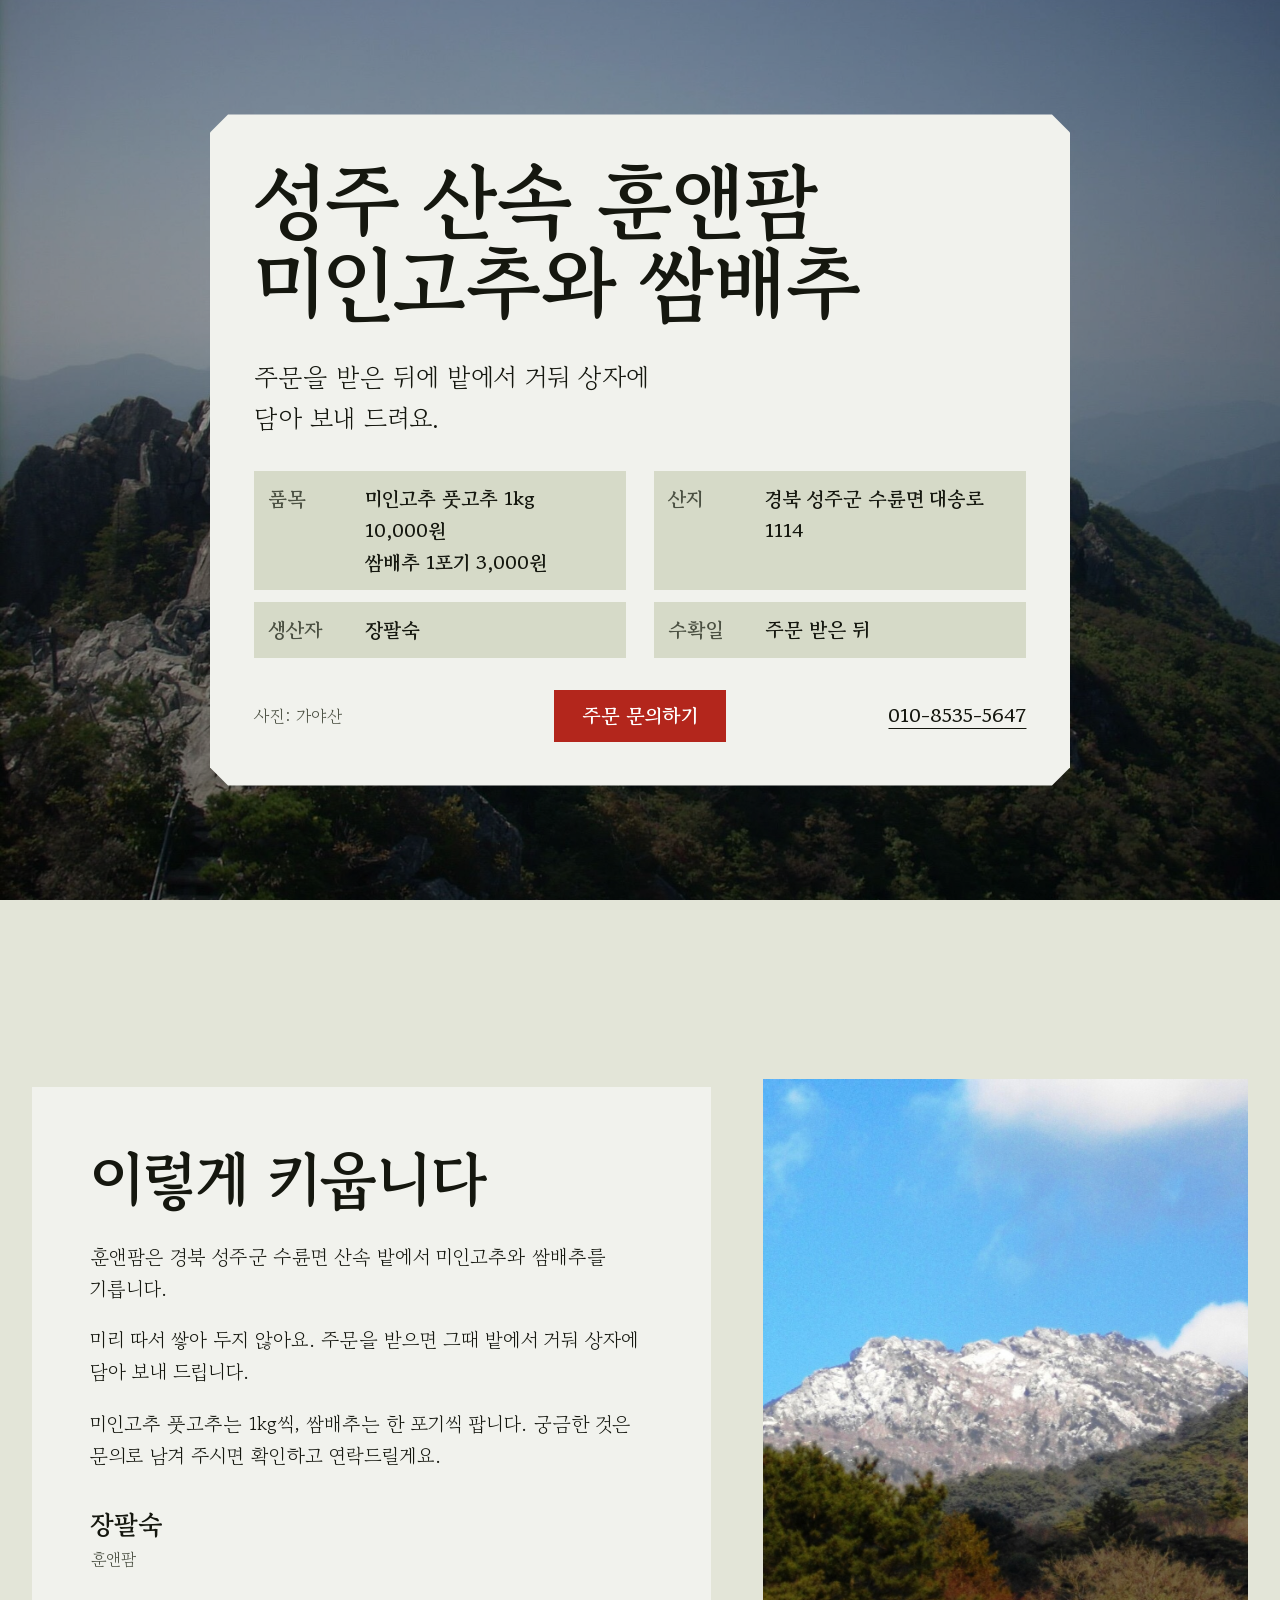
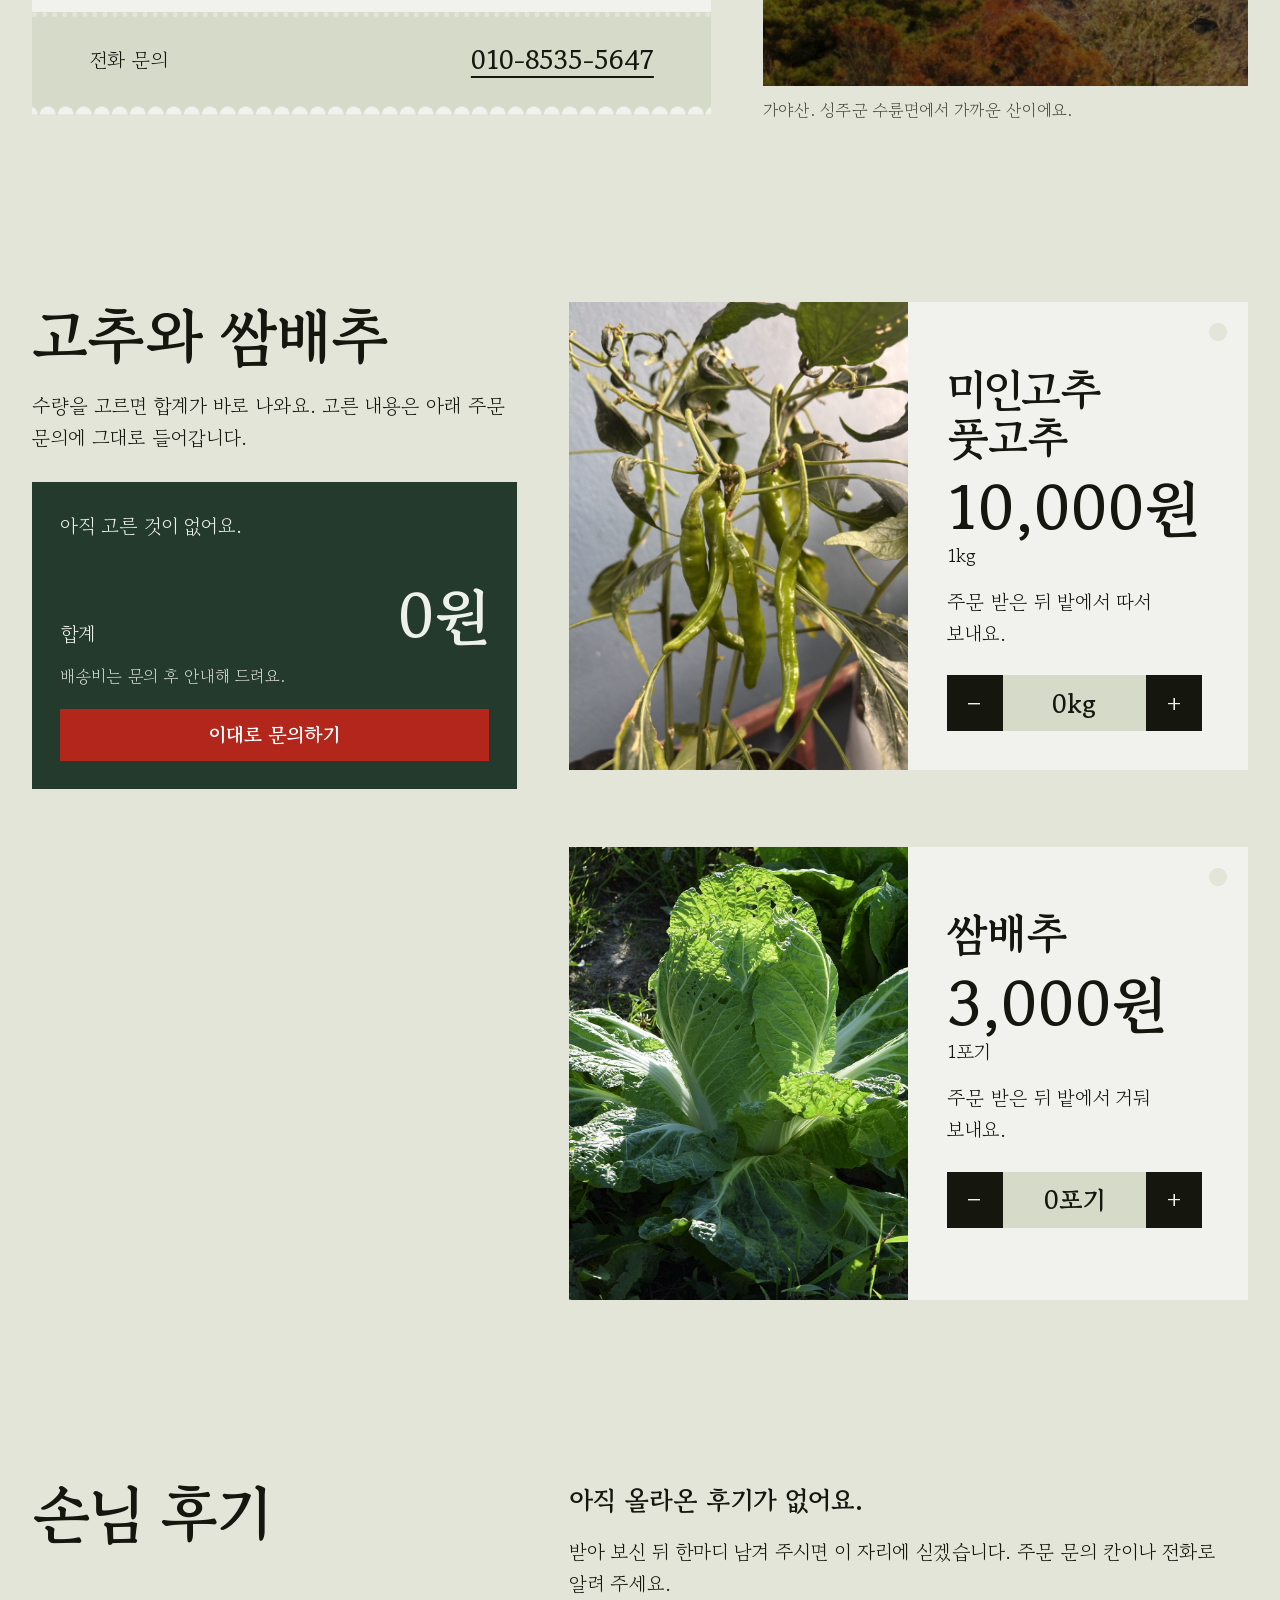
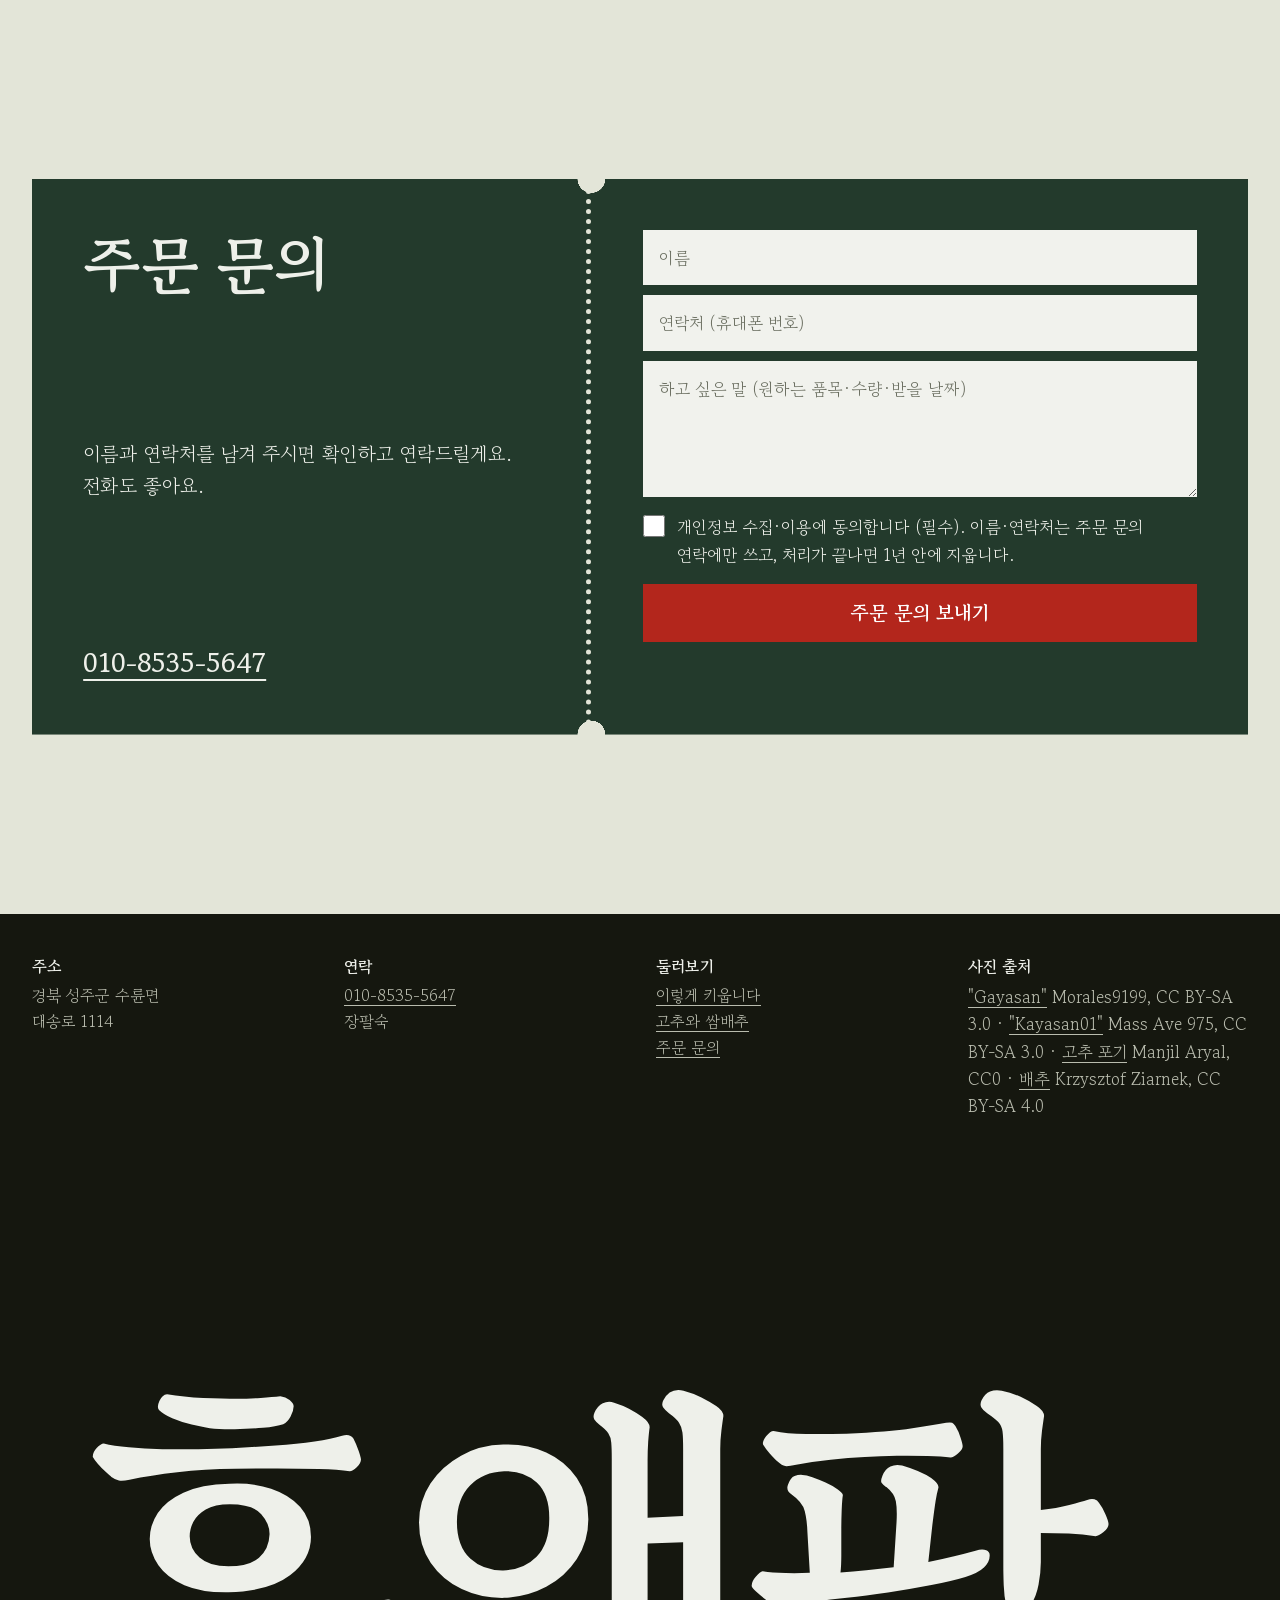
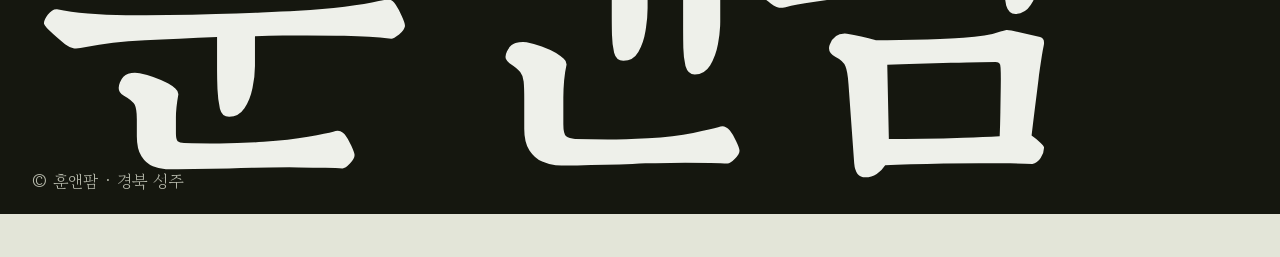
==== index.html @ 0508ffc5 "훈앤팜 한 페이지 사이트: 출하 라벨 첫 화면, 수량 고르기, 주문 문의 폼, /admin 문의함 Co-Authored-By: Claude Opus 5.5 <noreply@anth" ====
<!doctype html>
<html lang="ko">
<head>
<meta charset="utf-8">
<meta name="viewport" content="width=device-width, initial-scale=1">
<title>훈앤팜 — 성주 산속 미인고추·쌈배추</title>
<meta name="description" content="경북 성주군 수륜면 훈앤팜. 미인고추 풋고추 1kg 10,000원, 쌈배추 1포기 3,000원. 주문을 받은 뒤 밭에서 거둬 보내 드립니다.">
<meta property="og:title" content="훈앤팜 — 성주 산속 미인고추·쌈배추">
<meta property="og:description" content="주문을 받은 뒤 밭에서 거둬 보내 드립니다. 미인고추 풋고추 1kg 10,000원 · 쌈배추 1포기 3,000원">
<meta property="og:image" content="assets/gayasan-ridge.jpg">
<link rel="preconnect" href="https://fonts.googleapis.com">
<link rel="preconnect" href="https://fonts.gstatic.com" crossorigin>
<link href="https://fonts.googleapis.com/css2?family=Gowun+Batang:wght@400;700&display=swap" rel="stylesheet">
<link rel="stylesheet" href="styles.css">
<script>document.documentElement.classList.add('js')</script>
</head>
<body>

<header class="hero" id="top">
  <img class="hero-photo" src="assets/gayasan-ridge.jpg" width="1920" height="1440" alt="가야산 능선과 바위 봉우리, 멀리 겹쳐진 산줄기">
  <div class="label" aria-labelledby="hero-title">
    <h1 id="hero-title" class="reveal">성주 산속 훈앤팜<br>미인고추와 쌈배추</h1>
    <p class="label-lead reveal">주문을 받은 뒤에 밭에서 거둬 상자에 담아 보내 드려요.</p>
    <dl class="label-facts reveal">
      <div><dt>품목</dt><dd>미인고추 풋고추 1kg 10,000원<br>쌈배추 1포기 3,000원</dd></div>
      <div><dt>산지</dt><dd>경북 성주군 수륜면 대송로 1114</dd></div>
      <div><dt>생산자</dt><dd>장팔숙</dd></div>
      <div><dt>수확일</dt><dd>주문 받은 뒤</dd></div>
    </dl>
    <div class="label-foot">
      <span class="label-credit">사진: 가야산</span>
      <a class="btn" href="#order">주문 문의하기</a>
      <a class="label-tel" href="tel:01085355647">010-8535-5647</a>
    </div>
  </div>
</header>

<main>

<section class="letter-wrap" id="story" aria-labelledby="story-title">
  <article class="letter">
    <h2 id="story-title" class="reveal">이렇게 키웁니다</h2>
    <p class="reveal">훈앤팜은 경북 성주군 수륜면 산속 밭에서 미인고추와 쌈배추를 기릅니다.</p>
    <p class="reveal">미리 따서 쌓아 두지 않아요. 주문을 받으면 그때 밭에서 거둬 상자에 담아 보내 드립니다.</p>
    <p class="reveal">미인고추 풋고추는 1kg씩, 쌈배추는 한 포기씩 팝니다. 궁금한 것은 문의로 남겨 주시면 확인하고 연락드릴게요.</p>
    <p class="sign reveal">장팔숙<span>훈앤팜</span></p>
    <div class="letter-stub">
      <span>전화 문의</span>
      <a href="tel:01085355647">010-8535-5647</a>
    </div>
  </article>
  <figure class="letter-photo reveal">
    <img src="assets/gayasan-winter.jpg" width="1920" height="1421" alt="눈이 내린 가야산 봉우리와 앞쪽의 소나무 숲" loading="lazy" decoding="async">
    <figcaption>가야산. 성주군 수륜면에서 가까운 산이에요.</figcaption>
  </figure>
</section>

<section class="crops" id="crops" aria-labelledby="crops-title">
  <div class="crops-side">
    <h2 id="crops-title" class="reveal">고추와 쌈배추</h2>
    <p class="reveal">수량을 고르면 합계가 바로 나와요. 고른 내용은 아래 주문 문의에 그대로 들어갑니다.</p>
    <div class="tally" aria-live="polite">
      <p class="tally-lines" id="tally-lines">아직 고른 것이 없어요.</p>
      <p class="tally-sum"><span>합계</span> <strong id="tally-sum">0원</strong></p>
      <p class="tally-note">배송비는 문의 후 안내해 드려요.</p>
      <a class="btn" href="#order" id="tally-go">이대로 문의하기</a>
    </div>
  </div>

  <div class="tags">
    <article class="tag reveal" data-item="미인고추 풋고추" data-unit="kg" data-price="10000">
      <img src="assets/green-chili.jpg" width="1536" height="2048" alt="가지에 길쭉한 풋고추가 여러 개 달린 고추 포기" loading="lazy" decoding="async">
      <div class="tag-body">
        <h3>미인고추 풋고추</h3>
        <p class="tag-price"><strong>10,000원</strong> 1kg</p>
        <p>주문 받은 뒤 밭에서 따서 보내요.</p>
        <div class="stepper">
          <button type="button" class="step" data-d="-1" aria-label="미인고추 풋고추 1kg 빼기">−</button>
          <output class="qty" aria-label="미인고추 풋고추 수량">0kg</output>
          <button type="button" class="step" data-d="1" aria-label="미인고추 풋고추 1kg 더하기">+</button>
        </div>
      </div>
    </article>

    <article class="tag tag-b reveal" data-item="쌈배추" data-unit="포기" data-price="3000">
      <img src="assets/cabbage-field.jpg" width="1920" height="1280" alt="밭에서 잎을 넓게 펼치고 자라는 배추" loading="lazy" decoding="async">
      <div class="tag-body">
        <h3>쌈배추</h3>
        <p class="tag-price"><strong>3,000원</strong> 1포기</p>
        <p>주문 받은 뒤 밭에서 거둬 보내요.</p>
        <div class="stepper">
          <button type="button" class="step" data-d="-1" aria-label="쌈배추 1포기 빼기">−</button>
          <output class="qty" aria-label="쌈배추 수량">0포기</output>
          <button type="button" class="step" data-d="1" aria-label="쌈배추 1포기 더하기">+</button>
        </div>
      </div>
    </article>
  </div>
</section>

<section class="reviews" id="reviews" aria-labelledby="reviews-title">
  <h2 id="reviews-title" class="reveal">손님 후기</h2>
  <p class="reviews-lead reveal">아직 올라온 후기가 없어요.</p>
  <p class="reveal">받아 보신 뒤 한마디 남겨 주시면 이 자리에 싣겠습니다. 주문 문의 칸이나 전화로 알려 주세요.</p>
</section>

<section class="order" id="order" aria-labelledby="order-title">
  <div class="coupon">
    <div class="coupon-stub">
      <h2 id="order-title">주문 문의</h2>
      <p>이름과 연락처를 남겨 주시면 확인하고 연락드릴게요. 전화도 좋아요.</p>
      <a class="coupon-tel" href="tel:01085355647">010-8535-5647</a>
    </div>
    <form class="coupon-form" id="order-form" novalidate>
      <label class="vh" for="f-name">이름</label>
      <input id="f-name" name="name" type="text" placeholder="이름" autocomplete="name" required maxlength="50">
      <label class="vh" for="f-contact">연락처</label>
      <input id="f-contact" name="contact" type="tel" placeholder="연락처 (휴대폰 번호)" autocomplete="tel" required maxlength="100">
      <label class="vh" for="f-message">하고 싶은 말</label>
      <textarea id="f-message" name="message" rows="4" placeholder="하고 싶은 말 (원하는 품목·수량·받을 날짜)" maxlength="1000"></textarea>
      <div class="hp" aria-hidden="true">
        <label for="f-website">비워 두세요</label>
        <input id="f-website" name="website" type="text" tabindex="-1" autocomplete="off">
      </div>
      <label class="consent">
        <input id="f-consent" type="checkbox" required>
        <span>개인정보 수집·이용에 동의합니다 (필수). 이름·연락처는 주문 문의 연락에만 쓰고, 처리가 끝나면 1년 안에 지웁니다.</span>
      </label>
      <button class="btn btn-wide" type="submit">주문 문의 보내기</button>
      <p class="form-msg" id="form-msg" role="status" aria-live="polite"></p>
    </form>
  </div>
</section>

</main>

<footer class="foot">
  <div class="foot-cols">
    <div>
      <p class="foot-h">주소</p>
      <p>경북 성주군 수륜면<br>대송로 1114</p>
    </div>
    <div>
      <p class="foot-h">연락</p>
      <p><a href="tel:01085355647">010-8535-5647</a><br>장팔숙</p>
    </div>
    <div>
      <p class="foot-h">둘러보기</p>
      <p><a href="#story">이렇게 키웁니다</a><br><a href="#crops">고추와 쌈배추</a><br><a href="#order">주문 문의</a></p>
    </div>
    <div>
      <p class="foot-h">사진 출처</p>
      <p class="credits">
        <a href="https://commons.wikimedia.org/wiki/File:Gayasan.jpg">"Gayasan"</a> Morales9199, CC BY-SA 3.0 ·
        <a href="https://commons.wikimedia.org/wiki/File:Kayasan01.JPG">"Kayasan01"</a> Mass Ave 975, CC BY-SA 3.0 ·
        <a href="https://wordpress.org/photos/photo/7766a118e9/">고추 포기</a> Manjil Aryal, CC0 ·
        <a href="https://commons.wikimedia.org/wiki/File:Brassica_rapa_subsp._pekinensis_%27Manoko%27_kz01.jpg">배추</a> Krzysztof Ziarnek, CC BY-SA 4.0
      </p>
    </div>
  </div>
  <p class="wordmark" aria-hidden="true">훈앤팜</p>
  <p class="legal">© 훈앤팜 · 경북 성주</p>
</footer>

<script src="main.js" defer></script>
</body>
</html>
---- styles.css ----
:root {
  --bg: #e3e5d8;
  --surface: #d6dac8;
  --paper: #f1f2ed;
  --ink: #15170f;
  --muted: #4b5042;
  --field: #233a2c;
  --field-2: #2e4a38;
  --field-ink: #eef0ea;
  --accent: #b3261c;
  --accent-ink: #ffffff;

  --step-small: clamp(1rem, 0.98rem + 0.1vw, 1.0625rem);
  --step-body: clamp(1.0625rem, 1rem + 0.3vw, 1.25rem);
  --step-lead: clamp(1.25rem, 1.1rem + 0.7vw, 1.625rem);
  --step-head: clamp(2rem, 1.3rem + 3.2vw, 4rem);
  --step-display: clamp(2.5rem, 1.4rem + 4.6vw, 5.5rem);

  --margin: clamp(16px, 3vw, 32px);
  --gap: clamp(120px, 14vw, 200px);
  --ease: cubic-bezier(.2, .7, .2, 1);
}

*, *::before, *::after { box-sizing: border-box; }
html { -webkit-text-size-adjust: 100%; scroll-behavior: smooth; }
body {
  margin: 0;
  background: var(--bg);
  color: var(--ink);
  font-family: "Gowun Batang", "Noto Serif KR", serif;
  font-size: var(--step-body);
  line-height: 1.6;
  word-break: keep-all;
  overflow-wrap: break-word;
}
img { display: block; max-width: 100%; height: auto; }
h1, h2, h3 { font-weight: 700; letter-spacing: -0.02em; line-height: 1.1; margin: 0; }
p { margin: 0; }
a { color: inherit; }
:focus-visible { outline: 3px solid var(--accent); outline-offset: 3px; }
::selection { background: var(--accent); color: var(--accent-ink); }
.vh { position: absolute; width: 1px; height: 1px; overflow: hidden; clip-path: inset(50%); white-space: nowrap; } /* taste-skill-ignore: visually hidden label */

/* buttons: one shape, square */
.btn {
  display: inline-flex; align-items: center; justify-content: center;
  min-height: 52px; padding: 0 28px;
  background: var(--accent); color: var(--accent-ink);
  font: inherit; font-weight: 700; font-size: var(--step-body);
  text-decoration: none; border: 0; border-radius: 0; cursor: pointer;
  transition: transform .18s var(--ease), background-color .18s var(--ease);
}
.btn:hover { background: #962018; transform: translateY(-2px); }
.btn:active { transform: translateY(1px) scale(.98); }

/* ---------- hero: the produce box label ---------- */
.hero {
  position: relative; min-height: 100svh;
  display: grid; place-items: center;
  padding: 48px var(--margin);
  overflow: hidden; background: var(--field);
}
.hero-photo {
  position: absolute; inset: 0; width: 100%; height: 100%;
  object-fit: cover; filter: brightness(.62) saturate(.9);
  transform-origin: 50% 40%;
  animation: drift 24s var(--ease) both;
}
@keyframes drift { from { transform: scale(1.12); } to { transform: scale(1); } }

.label {
  position: relative; width: min(100%, 860px);
  background: var(--paper);
  padding: clamp(24px, 3.4vw, 44px);
  display: grid; gap: clamp(20px, 2.6vw, 32px);
  /* notched corners like a cut label */
  clip-path: polygon(18px 0, calc(100% - 18px) 0, 100% 18px, 100% calc(100% - 18px), calc(100% - 18px) 100%, 18px 100%, 0 calc(100% - 18px), 0 18px);
}
.label-top {
  display: flex; justify-content: space-between; gap: 12px;
  font-size: var(--step-small); font-weight: 700;
  padding-bottom: 14px;
  border-bottom: 4px dotted var(--ink);
}
.label h1 { font-size: var(--step-display); line-height: 1.02; }
.label-lead { font-size: var(--step-lead); max-width: 30ch; }
.label-facts { margin: 0; display: grid; grid-template-columns: 1fr 1fr; gap: 12px 28px; }
.label-facts div { display: grid; grid-template-columns: 4.5em 1fr; gap: 8px; background: var(--surface); padding: 12px 14px; }
.label-facts dt { font-weight: 700; color: var(--muted); }
.label-facts dd { margin: 0; font-weight: 700; }
.label-foot { display: grid; grid-template-columns: 1fr auto 1fr; align-items: center; gap: 16px; }
.label-credit { font-size: var(--step-small); color: var(--muted); }
.label-tel { justify-self: end; font-weight: 700; text-underline-offset: 4px; }

/* ---------- story: a letter with a tear-off stub ---------- */
.letter-wrap {
  display: grid; grid-template-columns: minmax(0, 7fr) minmax(0, 5fr);
  gap: clamp(24px, 4vw, 64px); align-items: center;
  padding: var(--gap) var(--margin) 0;
  max-width: 1440px; margin: 0 auto;
}
.letter {
  background: var(--paper);
  padding: clamp(28px, 4.5vw, 60px) clamp(24px, 4.5vw, 60px) 0;
  display: grid; gap: 20px;
}
.letter h2 { font-size: var(--step-head); margin-bottom: 8px; }
.letter p { max-width: 36em; }
.sign { font-size: var(--step-lead); font-weight: 700; margin-top: 12px; display: grid; }
.sign span { font-size: var(--step-small); font-weight: 400; color: var(--muted); }
.letter-stub {
  margin: 20px calc(-1 * clamp(24px, 4.5vw, 60px)) 0;
  padding: 22px clamp(24px, 4.5vw, 60px);
  background: var(--surface);
  border-top: 5px dotted var(--bg);
  display: flex; justify-content: space-between; align-items: center; gap: 16px; flex-wrap: wrap;
  /* scalloped bottom edge: a cut-out mask, not a fill */
  -webkit-mask: radial-gradient(circle 8px at 50% 100%, transparent 98%, #000) bottom / 18px 100% repeat-x; /* taste-skill-ignore */
  mask: radial-gradient(circle 8px at 50% 100%, transparent 98%, #000) bottom / 18px 100% repeat-x; /* taste-skill-ignore */
  padding-bottom: 34px;
}
.letter-stub a { font-size: var(--step-lead); font-weight: 700; text-underline-offset: 5px; }
.letter-photo { margin: 0; }
.letter-photo img { width: 100%; aspect-ratio: 4 / 5; object-fit: cover; }
.letter-photo figcaption { font-size: var(--step-small); color: var(--muted); margin-top: 10px; }

/* ---------- crops: sticky tally + hanging tags ---------- */
.crops {
  display: grid; grid-template-columns: minmax(0, 5fr) minmax(0, 7fr);
  gap: clamp(24px, 4vw, 64px);
  padding: var(--gap) var(--margin) 0;
  max-width: 1440px; margin: 0 auto; align-items: start;
}
.crops-side { position: sticky; top: 32px; display: grid; gap: 20px; }
.crops-side h2 { font-size: var(--step-head); }
.tally { background: var(--field); color: var(--field-ink); padding: 28px; display: grid; gap: 12px; margin-top: 8px; }
.tally-lines { min-height: 3.2em; }
.tally-sum { display: flex; justify-content: space-between; align-items: baseline; gap: 12px; }
.tally-sum strong { font-size: var(--step-head); line-height: 1; }
.tally-note { font-size: var(--step-small); opacity: .85; }
.tally .btn { margin-top: 8px; }

.tags { display: grid; gap: clamp(40px, 6vw, 96px); }
.tag {
  background: var(--paper);
  display: grid; grid-template-columns: minmax(0, 1fr) minmax(0, 1fr);
  position: relative;
  /* the punched string hole of a hang tag */
  -webkit-mask: radial-gradient(circle 9px at calc(100% - 30px) 30px, transparent 98%, #000); /* taste-skill-ignore */
  mask: radial-gradient(circle 9px at calc(100% - 30px) 30px, transparent 98%, #000); /* taste-skill-ignore */
}
.tag img { width: 100%; height: 100%; aspect-ratio: 3 / 4; object-fit: cover; }
.tag-body { padding: clamp(24px, 3vw, 40px); display: grid; align-content: start; gap: 14px; }
.tag h3 { font-size: clamp(1.75rem, 1.2rem + 2vw, 2.75rem); margin-top: 24px; }
.tag-price strong { font-size: var(--step-head); display: block; line-height: 1.05; }
.stepper { display: flex; align-items: stretch; margin-top: 12px; background: var(--surface); width: max-content; }
.step {
  width: 56px; height: 56px; border: 0; background: var(--ink); color: var(--paper);
  font: inherit; font-size: 1.6rem; cursor: pointer; border-radius: 0;
  transition: transform .15s var(--ease), background-color .15s var(--ease);
}
.step:hover { background: var(--field-2); }
.step:active { transform: scale(.92); }
.qty { min-width: 5.5em; display: grid; place-items: center; font-weight: 700; font-size: var(--step-lead); }
.qty.bump { animation: bump .3s var(--ease); }
@keyframes bump { 50% { transform: scale(1.18); } }

/* ---------- reviews: a reserved space ---------- */
.reviews {
  padding: var(--gap) var(--margin) 0;
  max-width: 1440px; margin: 0 auto;
  display: grid; grid-template-columns: minmax(0, 5fr) minmax(0, 7fr); gap: 16px clamp(24px, 4vw, 64px);
}
.reviews h2 { font-size: var(--step-head); grid-row: span 2; }
.reviews-lead { font-size: var(--step-lead); font-weight: 700; }
.reviews p { max-width: 34em; }

/* ---------- order: the clip-out coupon ---------- */
.order { padding: var(--gap) var(--margin); max-width: 1440px; margin: 0 auto; }
.coupon {
  display: grid; grid-template-columns: minmax(0, 46fr) minmax(0, 54fr);
  background: var(--field); color: var(--field-ink);
  --notch-a: radial-gradient(circle 14px at 46% 0, transparent 98%, #000) top / 100% 51% no-repeat; /* taste-skill-ignore */
  --notch-b: radial-gradient(circle 14px at 46% 100%, transparent 98%, #000) bottom / 100% 51% no-repeat; /* taste-skill-ignore */
  -webkit-mask: var(--notch-a), var(--notch-b);
  mask: var(--notch-a), var(--notch-b);
}
.coupon-stub {
  padding: clamp(28px, 4vw, 56px);
  display: grid; align-content: space-between; gap: 24px;
  border-right: 5px dotted var(--bg);
}
.coupon-stub h2 { font-size: var(--step-head); }
.coupon-tel { font-size: var(--step-lead); font-weight: 700; text-underline-offset: 5px; }
.coupon-form { padding: clamp(28px, 4vw, 56px); display: grid; gap: 10px; }
.coupon-form input[type=text], .coupon-form input[type=tel], .coupon-form textarea {
  width: 100%; min-height: 54px; padding: 14px 16px;
  font: inherit; font-size: 1.0625rem; color: var(--ink);
  background: var(--paper); border: 0; border-radius: 0;
}
.coupon-form textarea { resize: vertical; min-height: 120px; }
.coupon-form ::placeholder { color: #6a6e60; }
.hp { position: absolute; width: 1px; height: 1px; overflow: hidden; clip-path: inset(50%); } /* taste-skill-ignore: spam trap */
.consent { display: grid; grid-template-columns: auto 1fr; gap: 12px; align-items: start; font-size: var(--step-small); margin: 6px 0; cursor: pointer; }
.consent input { width: 22px; height: 22px; margin: 2px 0 0; accent-color: var(--accent); }
.btn-wide { width: 100%; min-height: 58px; }
.form-msg { min-height: 1.6em; font-weight: 700; }
.form-msg.ok { color: #cfe6c8; }
.form-msg.err { color: #ffc9c2; }

/* ---------- footer: the back of the box ---------- */
.foot {
  background: var(--ink); color: var(--field-ink);
  min-height: 100svh; display: grid; grid-template-rows: auto 1fr auto auto;
  padding: 40px var(--margin) 20px;
}
.foot-cols { display: grid; grid-template-columns: repeat(4, minmax(0, 1fr)); gap: 32px; font-size: 1rem; line-height: 1.6; }
.foot-cols p { color: #b9bcae; }
.foot-cols .foot-h { color: var(--field-ink); font-weight: 700; margin-bottom: 4px; }
.foot-cols a { text-underline-offset: 3px; }
.credits { font-size: var(--step-small); }
.wordmark { grid-row: 3; font-size: 31.5vw; font-weight: 700; line-height: .9; letter-spacing: -0.05em; margin-bottom: 20px; white-space: nowrap; }
.legal { grid-row: 4; font-size: var(--step-small); color: #b9bcae; }

/* ---------- entrances (only when script runs) ---------- */
.js .reveal { opacity: 0; transform: translateY(24px); transition: opacity .7s var(--ease), transform .7s var(--ease); transition-delay: calc(var(--i, 0) * 80ms); }
.js .reveal.in { opacity: 1; transform: none; }

@media (prefers-reduced-motion: reduce) {
  html { scroll-behavior: auto; }
  .hero-photo { animation: none; }
  .js .reveal { opacity: 1; transform: none; transition: none; }
  .btn, .step { transition: none; }
  .qty.bump { animation: none; }
}

/* ---------- phone ---------- */
@media (max-width: 860px) {
  .label-facts { grid-template-columns: 1fr; gap: 8px; }
  .letter-wrap, .crops, .reviews { grid-template-columns: 1fr; }
  .crops-side { position: static; }
  .reviews h2 { grid-row: auto; }
  .coupon { grid-template-columns: 1fr;
    --notch-a: radial-gradient(circle 14px at 0 var(--cut, 30%), transparent 98%, #000) left / 51% 100% no-repeat; /* taste-skill-ignore */
    --notch-b: radial-gradient(circle 14px at 100% var(--cut, 30%), transparent 98%, #000) right / 51% 100% no-repeat; /* taste-skill-ignore */
  }
  .coupon-stub { border-right: 0; border-bottom: 5px dotted var(--bg); }
  .foot-cols { grid-template-columns: 1fr 1fr; }
  .wordmark { font-size: 31vw; }
}
@media (max-width: 560px) {
  .hero { padding: 16px var(--margin); }
  .label-top span:nth-child(3) { display: none; }
  .label-foot { grid-template-columns: 1fr; justify-items: start; }
  .label-foot .btn { width: 100%; order: -1; }
  .label-tel { justify-self: start; }
  .tag { grid-template-columns: 1fr; }
  .tag img { aspect-ratio: 4 / 3; height: auto; }
  .tag h3 { margin-top: 0; }
  .letter-photo img { aspect-ratio: 4 / 3; }
}
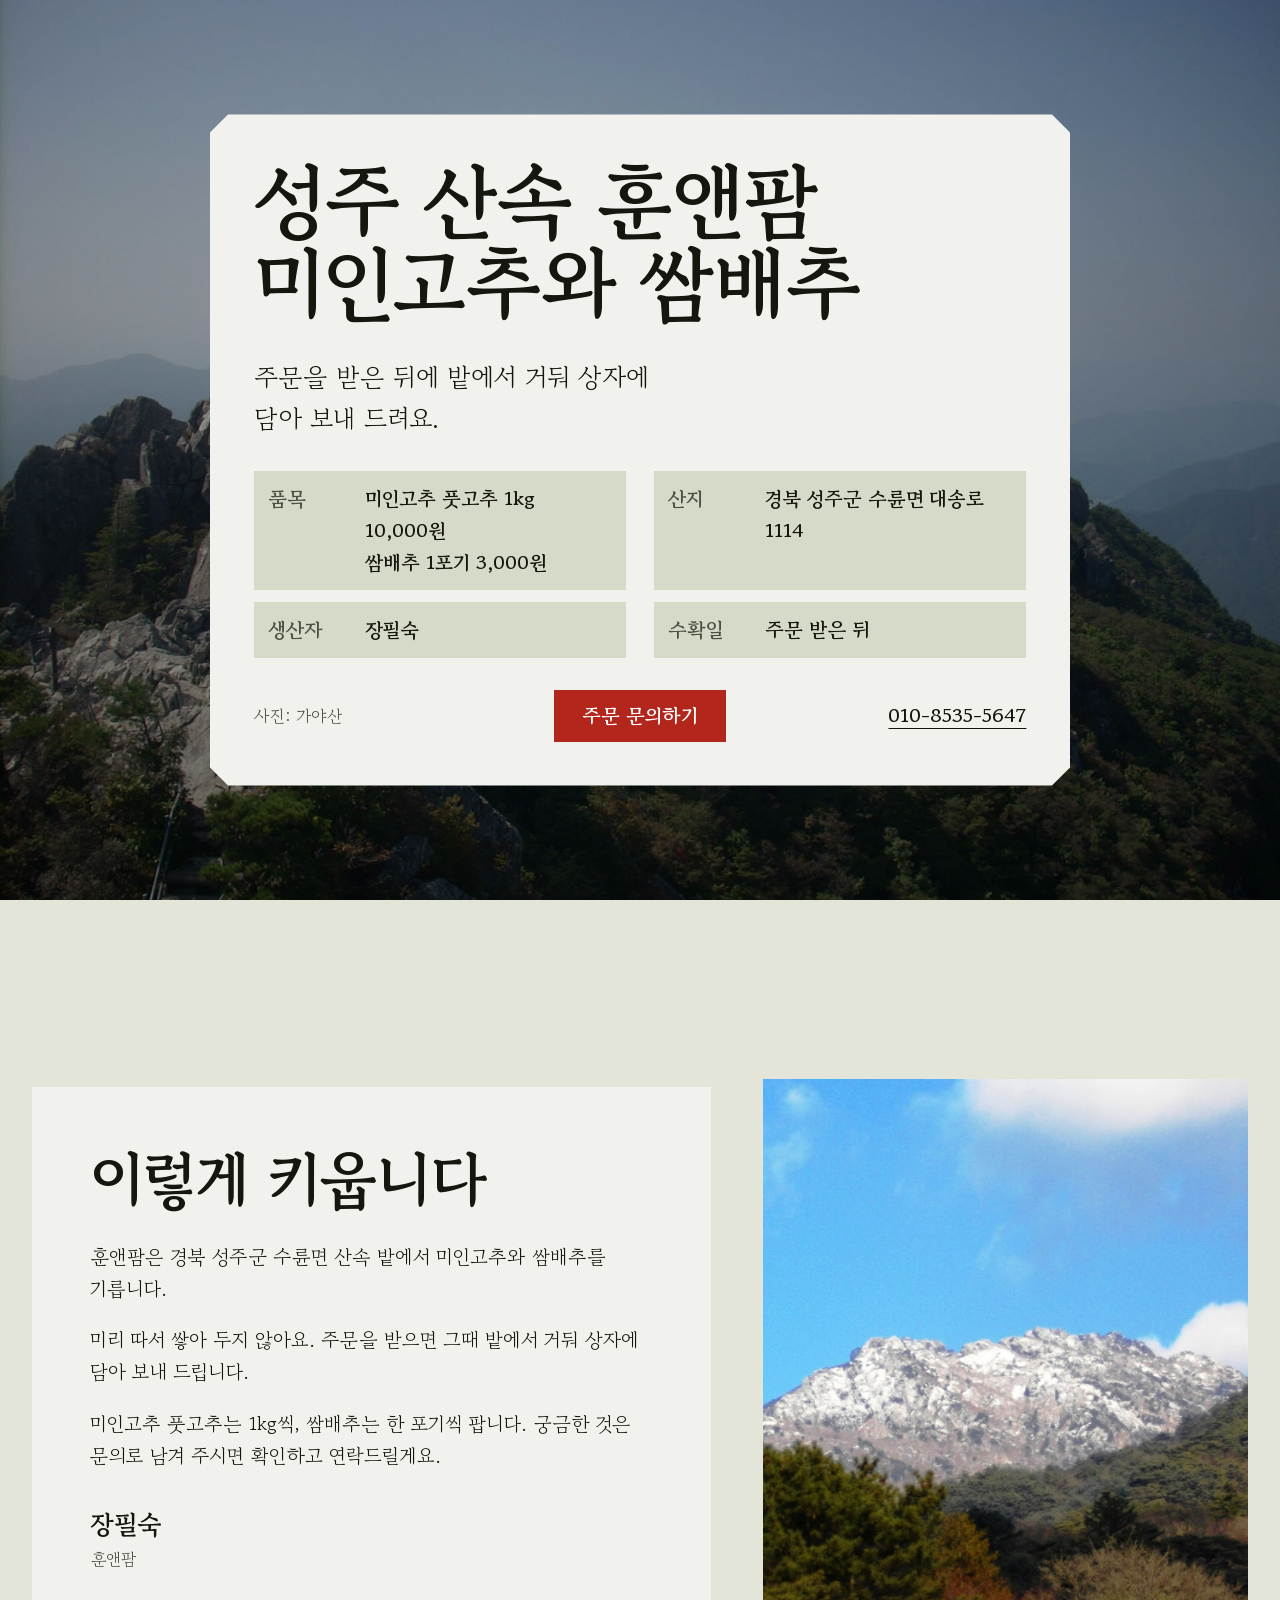
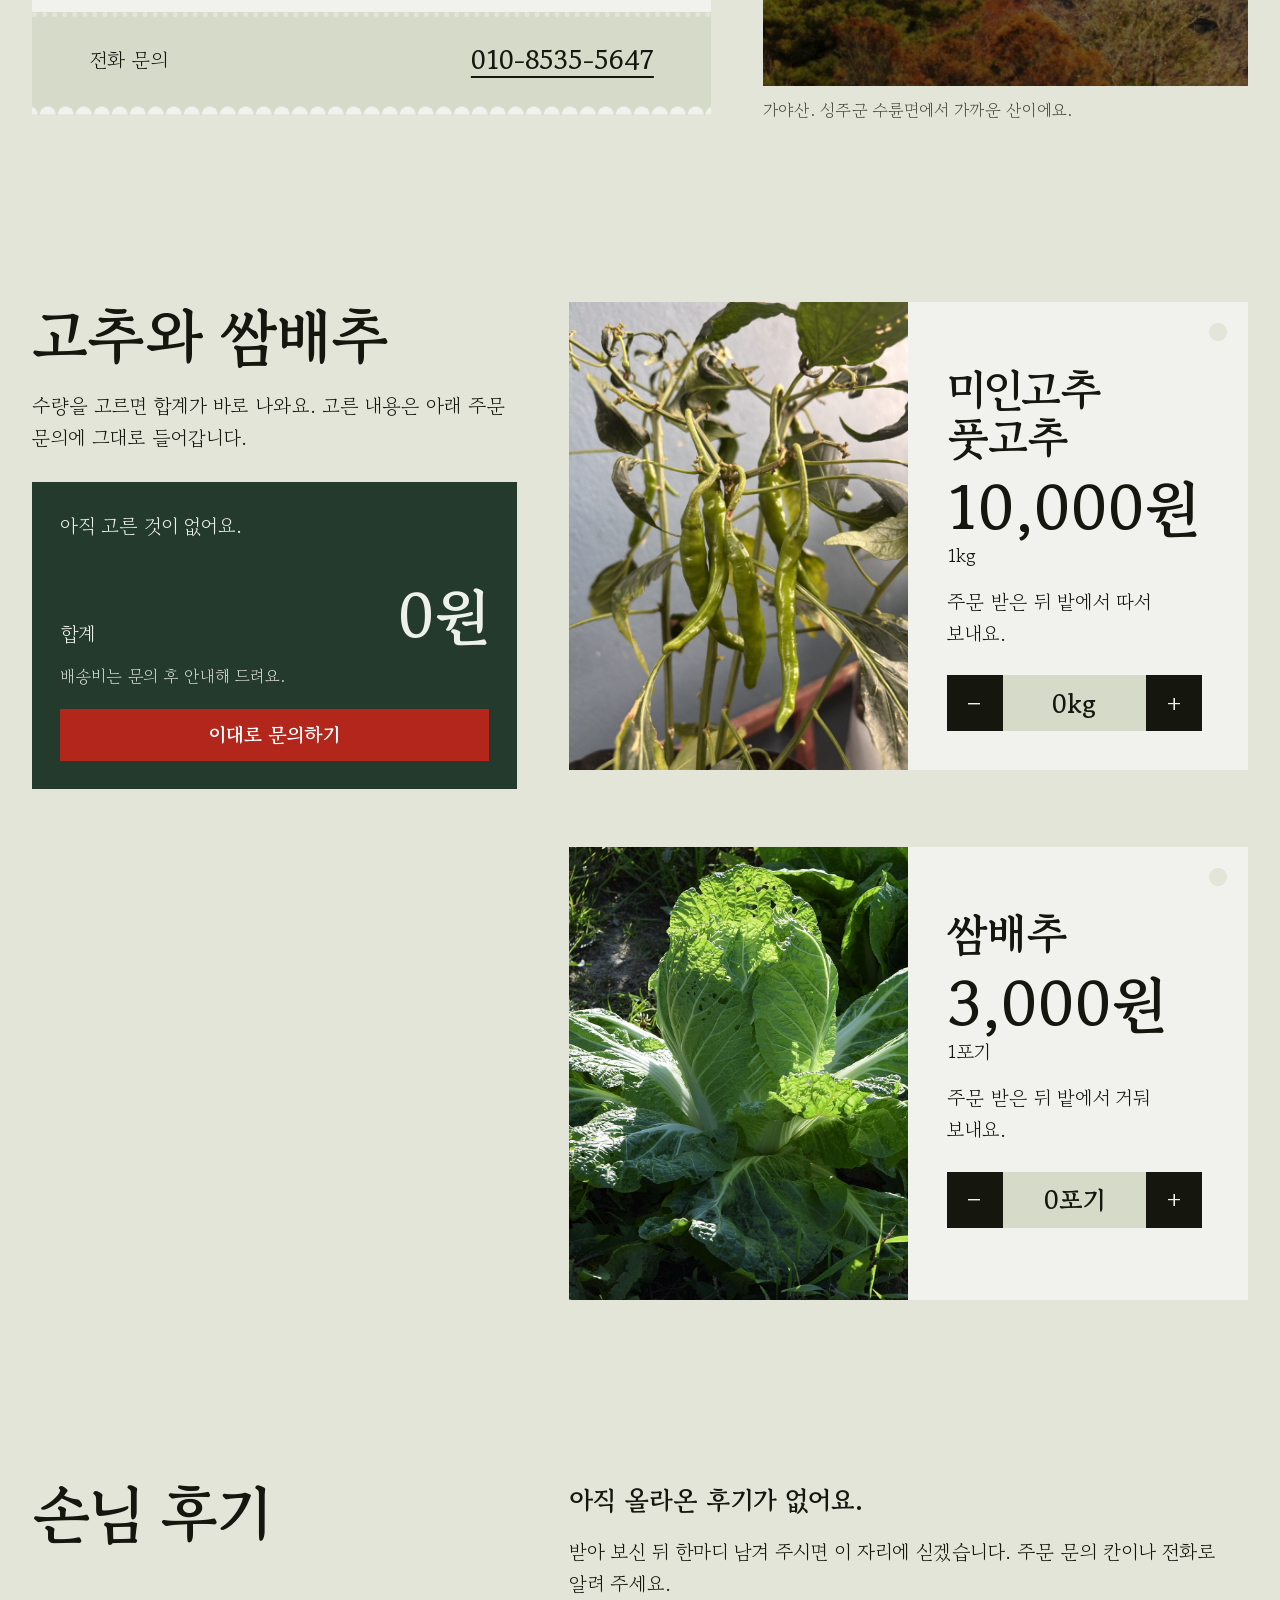
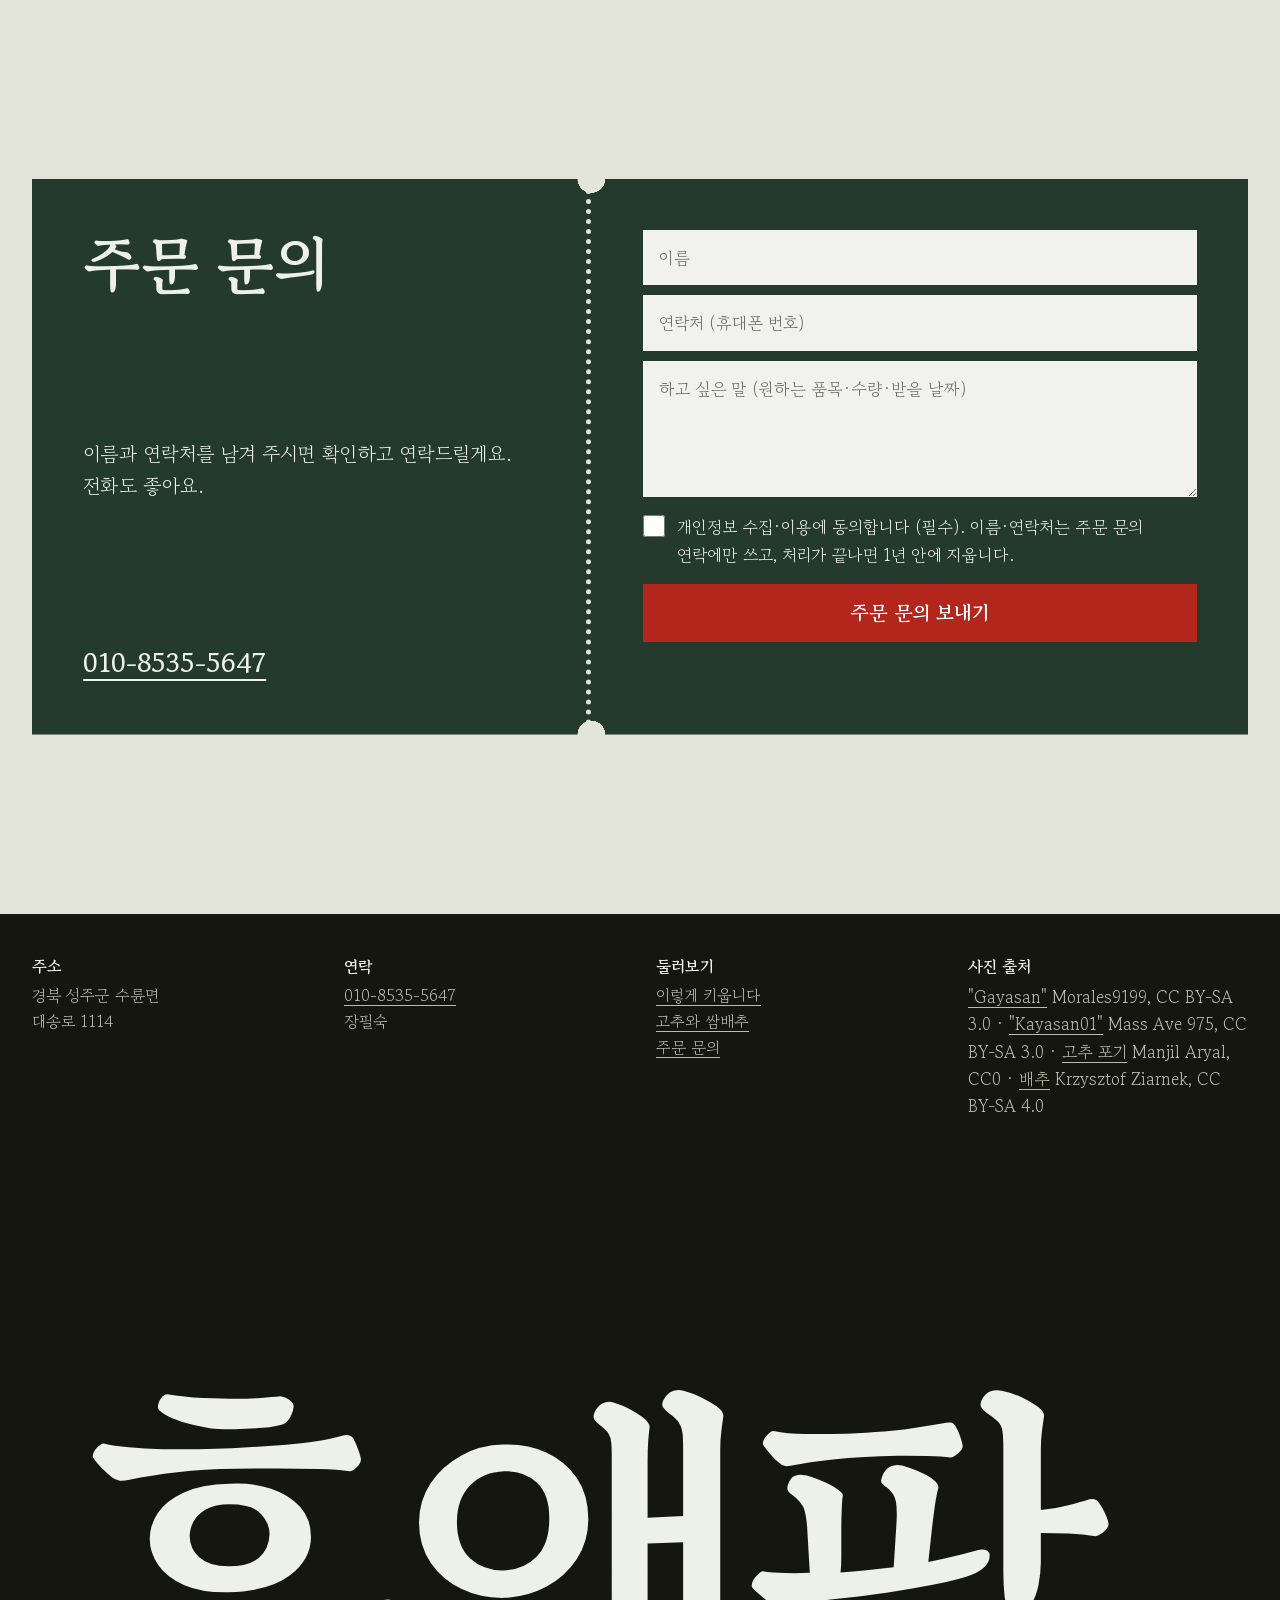
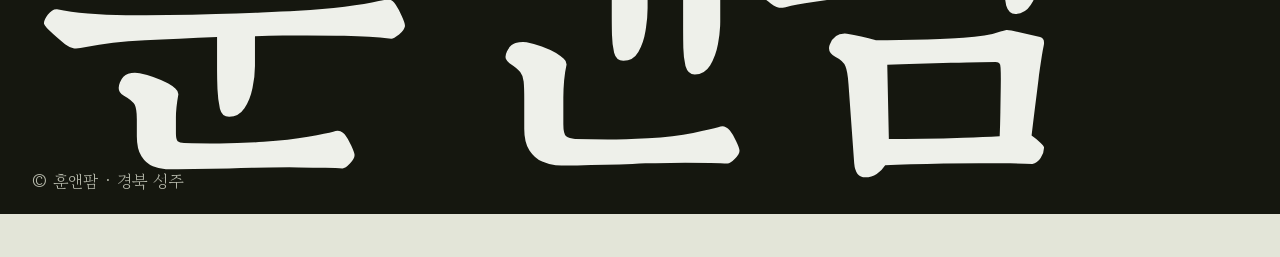
==== commit f3cf2f11: "생산자 이름을 장필숙으로 바로잡음 Co-Authored-By: Claude Opus 5.5 <noreply@anthropic.com>" ====
--- a/index.html
+++ b/index.html
@@ -24,7 +24,7 @@
     <dl class="label-facts reveal">
       <div><dt>품목</dt><dd>미인고추 풋고추 1kg 10,000원<br>쌈배추 1포기 3,000원</dd></div>
       <div><dt>산지</dt><dd>경북 성주군 수륜면 대송로 1114</dd></div>
-      <div><dt>생산자</dt><dd>장팔숙</dd></div>
+      <div><dt>생산자</dt><dd>장필숙</dd></div>
       <div><dt>수확일</dt><dd>주문 받은 뒤</dd></div>
     </dl>
     <div class="label-foot">
@@ -43,7 +43,7 @@
     <p class="reveal">훈앤팜은 경북 성주군 수륜면 산속 밭에서 미인고추와 쌈배추를 기릅니다.</p>
     <p class="reveal">미리 따서 쌓아 두지 않아요. 주문을 받으면 그때 밭에서 거둬 상자에 담아 보내 드립니다.</p>
     <p class="reveal">미인고추 풋고추는 1kg씩, 쌈배추는 한 포기씩 팝니다. 궁금한 것은 문의로 남겨 주시면 확인하고 연락드릴게요.</p>
-    <p class="sign reveal">장팔숙<span>훈앤팜</span></p>
+    <p class="sign reveal">장필숙<span>훈앤팜</span></p>
     <div class="letter-stub">
       <span>전화 문의</span>
       <a href="tel:01085355647">010-8535-5647</a>
@@ -142,7 +142,7 @@
     </div>
     <div>
       <p class="foot-h">연락</p>
-      <p><a href="tel:01085355647">010-8535-5647</a><br>장팔숙</p>
+      <p><a href="tel:01085355647">010-8535-5647</a><br>장필숙</p>
     </div>
     <div>
       <p class="foot-h">둘러보기</p>
